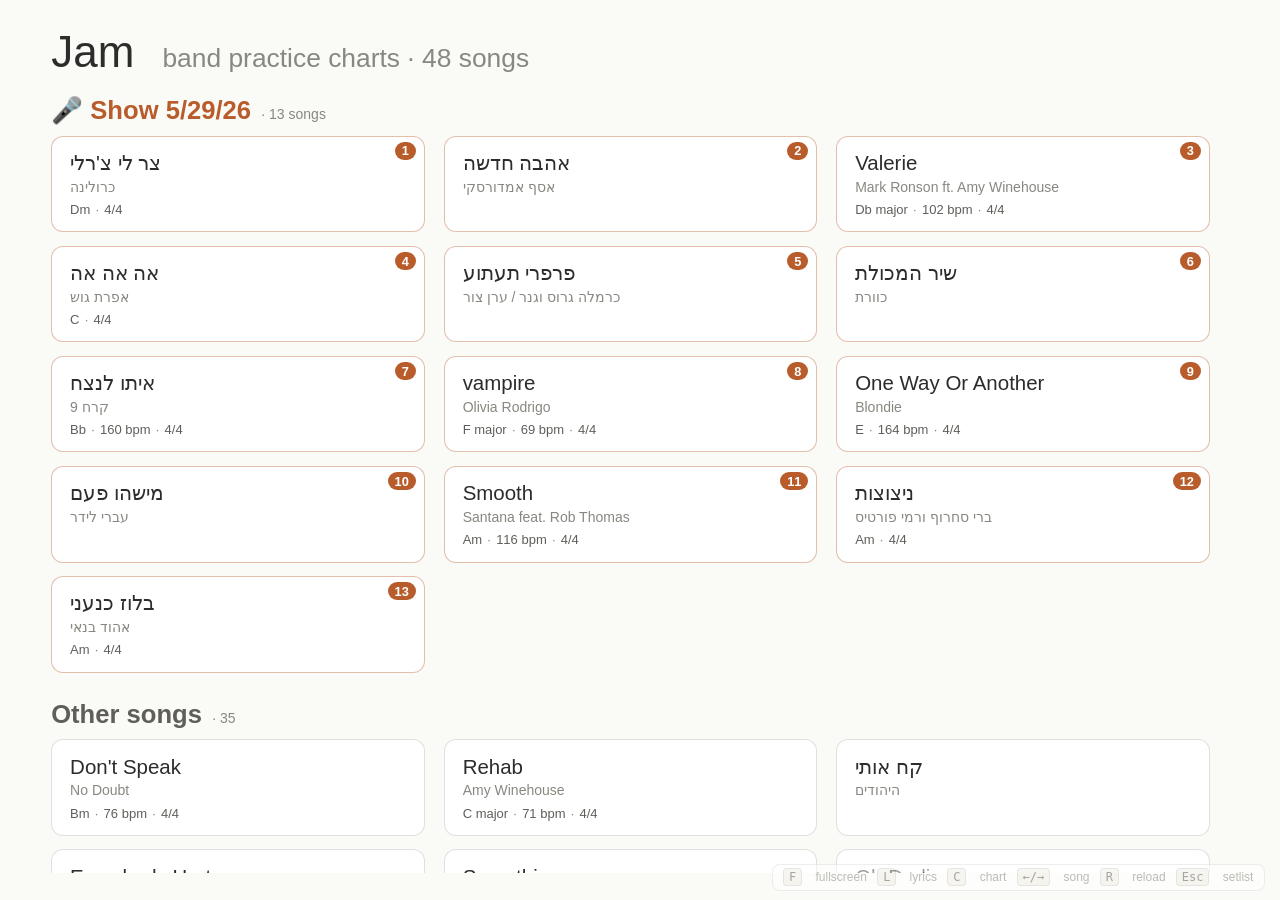
==== index.html @ c09e852f "Initial commit: Jam — band practice chord chart viewer Static site (no build step) for displaying ch" ====
<!DOCTYPE html>
<html lang="en">
<head>
<meta charset="UTF-8">
<meta name="viewport" content="width=device-width,initial-scale=1">
<title>Jam — band practice charts</title>
<link rel="stylesheet" href="styles.css">
</head>
<body>
  <div id="root"></div>
  <div id="hud" class="hud" aria-hidden="true">
    <span class="hud-key">F</span> fullscreen
    <span class="hud-key">L</span> lyrics
    <span class="hud-key">C</span> chart
    <span class="hud-key">←/→</span> song
    <span class="hud-key">R</span> reload
    <span class="hud-key">Esc</span> setlist
  </div>
  <script src="chord-renderer.js"></script>
  <script src="app.js"></script>
</body>
</html>
---- styles.css ----
:root {
  --bg:#fafaf7; --surface:#ffffff; --surface-2:#f1efe8;
  --text:#2c2c2a; --text-2:#5f5e5a; --text-3:#888780;
  --accent:#b85c2c;
  --border:rgba(0,0,0,0.12);
}
@media (prefers-color-scheme: dark) {
  :root {
    --bg:#1c1c1b; --surface:#262624; --surface-2:#2c2c2a;
    --text:#f1efe8; --text-2:#b4b2a9; --text-3:#888780;
    --accent:#e08552;
    --border:rgba(255,255,255,0.15);
  }
}
body.theme-light {
  --bg:#fafaf7; --surface:#ffffff; --surface-2:#f1efe8;
  --text:#2c2c2a; --text-2:#5f5e5a; --text-3:#888780;
  --accent:#b85c2c;
  --border:rgba(0,0,0,0.12);
}
body.theme-dark {
  --bg:#1c1c1b; --surface:#262624; --surface-2:#2c2c2a;
  --text:#f1efe8; --text-2:#b4b2a9; --text-3:#888780;
  --accent:#e08552;
  --border:rgba(255,255,255,0.15);
}

* { box-sizing: border-box; margin: 0; padding: 0; }
html, body { height: 100%; }
body {
  background: var(--bg); color: var(--text);
  font-family: -apple-system, BlinkMacSystemFont, "Segoe UI", sans-serif;
  overflow: hidden;
}
#root { height: 100%; display: flex; flex-direction: column; }

/* ---------------- Picker ---------------- */
.picker {
  height: 100%; display: flex; flex-direction: column;
  padding: 3vh 4vw; gap: 2vh;
}
.picker h1 {
  font-size: clamp(24px, 3.5vw, 44px); font-weight: 500;
}
.picker h1 .sub {
  color: var(--text-3); font-weight: 400; margin-left: 0.6em;
  font-size: 0.6em;
}
.picker .grid {
  display: grid;
  grid-template-columns: repeat(auto-fill, minmax(min(280px, 100%), 1fr));
  gap: 1.5vh 1.5vw;
  padding-right: 1vw;
}
.picker-scroll {
  flex: 1; min-height: 0; overflow-y: auto;
  display: flex; flex-direction: column; gap: 3vh;
  padding-right: 0.5vw;
}
.setlist-section { display: flex; flex-direction: column; gap: 1.2vh; }
.setlist-h {
  font-size: clamp(18px, 2vw, 26px); font-weight: 600;
  color: var(--accent);
  display: flex; align-items: baseline; gap: 0.4em;
}
.setlist-h.other { color: var(--text-2); }
.setlist-h .count {
  color: var(--text-3); font-weight: 400;
  font-size: clamp(12px, 1.1vw, 14px);
}
.song-card { position: relative; }
.song-card.show-song { border-color: rgba(184, 92, 44, 0.4); }
.song-card.show-song:hover { border-color: var(--accent); }
.show-badge {
  position: absolute; top: 0.6vh; right: 0.6vw;
  background: var(--accent); color: white;
  font-size: clamp(11px, 1vw, 13px);
  font-weight: 600;
  padding: 0.1em 0.55em;
  border-radius: 999px;
  min-width: 1.6em; text-align: center;
}
.lyric-section[dir="rtl"] .show-badge { right: auto; left: 0.6vw; }
.song-card {
  background: var(--surface); border: 1px solid var(--border);
  border-radius: 12px; padding: 1.6vh 1.4vw;
  display: flex; flex-direction: column; gap: 0.4vh;
  cursor: pointer; transition: transform .12s ease, border-color .12s;
  font: inherit; color: inherit; text-align: left;
}
.song-card:hover { transform: translateY(-1px); border-color: var(--accent); }
.song-card .title {
  font-size: clamp(16px, 1.6vw, 22px); font-weight: 500;
}
.song-card .artist {
  font-size: clamp(12px, 1.1vw, 14px); color: var(--text-3);
}
.song-card .meta {
  font-size: clamp(11px, 1.05vw, 13px); color: var(--text-2);
  margin-top: 0.4vh;
}
.song-card .meta .dot { margin: 0 0.4em; color: var(--text-3); }

/* ---------------- Song view shell ---------------- */
.song { height: 100%; display: flex; flex-direction: column; padding: 1.4vh 1.8vw; gap: 1vh; }
.song-body {
  flex: 1; min-height: 0;
  display: grid;
  grid-template-columns: minmax(180px, 16vw) 1fr;
  gap: 1.2vw;
}
.form-side {
  background: var(--surface-2); border-radius: 10px;
  padding: 1vh 0.9vw;
  display: flex; flex-direction: column; gap: 0.4vh;
  min-height: 0; overflow-y: auto;
}
.form-side .lbl {
  font-size: clamp(10px, 1vw, 13px); color: var(--text-2);
  font-weight: 600; letter-spacing: 0.08em; text-transform: uppercase;
  padding-bottom: 0.4vh; border-bottom: 1px solid var(--border); margin-bottom: 0.4vh;
}
.form-side ol {
  list-style: none; counter-reset: form-step;
  display: flex; flex-direction: column; gap: 0.4vh;
  font-family: ui-monospace, SFMono-Regular, Menlo, monospace;
  font-size: clamp(16px, 1.7vw, 22px);
  font-weight: 700;
  line-height: 1.25;
  color: var(--text);
}
.form-side ol li {
  counter-increment: form-step;
  padding: 0.25vh 0.4vw;
  border-radius: 4px;
  display: flex; align-items: baseline; gap: 0.5em;
}
.form-side ol li::before {
  content: counter(form-step);
  color: var(--text-3); font-size: 0.75em; min-width: 1.4em;
  font-weight: 500;
}
.form-side ol li.note {
  color: var(--text-2); font-style: italic;
}
.song-main { min-height: 0; min-width: 0; display: flex; flex-direction: column; gap: 1vh; }
.song-head {
  display: flex; justify-content: space-between; align-items: baseline;
  padding-bottom: 0.8vh; border-bottom: 1px solid var(--border);
  gap: 1vw; flex-wrap: wrap;
}
.song-head .title-block {
  display: flex; align-items: baseline; gap: 0.7em;
}
.show-pill {
  background: var(--accent); color: white;
  font-size: clamp(11px, 1vw, 14px);
  font-weight: 600;
  padding: 0.15em 0.6em;
  border-radius: 999px;
  align-self: center;
}
.song-head .title {
  font-size: clamp(22px, 3vw, 38px); font-weight: 500;
}
.song-head .artist {
  color: var(--text-3); font-weight: 400;
  font-size: clamp(14px, 1.5vw, 22px);
}
.song-head .meta {
  font-size: clamp(12px, 1.3vw, 17px); color: var(--text-2);
  display: flex; align-items: baseline; gap: 0.7vw; flex-wrap: wrap;
}
.song-head .meta .dot { color: var(--text-3); }
.song-head .meta .cue { color: var(--accent); font-weight: 500; }
.song-head .view-toggle {
  display: inline-flex; gap: 0; border: 1px solid var(--border); border-radius: 8px; overflow: hidden;
}
.song-head .view-toggle button {
  background: transparent; border: 0; color: var(--text-2);
  padding: 0.5vh 1vw; font: inherit; font-size: clamp(11px, 1.1vw, 14px);
  cursor: pointer;
}
.song-head .view-toggle button.active {
  background: var(--surface); color: var(--text);
}

/* ---------------- Chart view ---------------- */
.chart {
  flex: 1; min-height: 0; display: flex; flex-direction: column; gap: 1vh;
  min-width: 0;
}
.chords-row {
  display: grid; gap: 1vw;
  padding: 1vh 1vw; background: var(--surface-2); border-radius: 10px;
  justify-items: center;
}
.chords-row svg { width: 100%; height: auto; max-height: 13vh; }

.sections {
  flex: 1; min-height: 0;
  display: grid; gap: 1vh 1.2vw;
}
.sec {
  background: var(--surface); border: 1px solid var(--border);
  border-radius: 10px; padding: 1.2vh 1.3vw;
  display: flex; flex-direction: column; gap: 0.5vh;
  min-height: 0;
}
.sec .tag {
  display: flex; justify-content: space-between; align-items: baseline;
  font-size: clamp(12px, 1.25vw, 17px); color: var(--text-2);
  font-weight: 500; letter-spacing: 0.02em;
}
.sec .tag .reps { color: var(--text-3); font-weight: 400; }
.sec .bars {
  font-family: ui-monospace, SFMono-Regular, Menlo, monospace;
  line-height: 1.45;
  letter-spacing: 0.02em;
}
.sec .bars .sep { color: var(--text-3); margin: 0 0.15em; font-weight: 300; }
.sec .bars .ch  { color: var(--text); font-weight: 500; }

/* (form-line removed — form now rendered in left sidebar) */

/* ---------------- Lyrics view ---------------- */
.lyrics {
  flex: 1; min-height: 0; min-width: 0;
  background: var(--surface); border: 1px solid var(--border); border-radius: 10px;
  padding: 1.2vh 1.4vw;
  overflow: hidden;
}
.lyrics-grid {
  height: 100%;
  display: flex; gap: 1.6vw;
  align-items: flex-start;
}
.lyrics-grid .col {
  flex: 1 1 0; min-width: 0;
  display: flex; flex-direction: column; gap: 0.7vh;
  border-right: 1px solid var(--border);
  padding-right: 1.4vw;
}
.lyrics-grid .col:last-child { border-right: 0; padding-right: 0; }
.lyric-section { break-inside: avoid; page-break-inside: avoid; }
.lyric-section .name {
  font-size: clamp(11px, 1.1vw, 14px);
  color: var(--accent); text-transform: uppercase; letter-spacing: 0.08em;
  font-weight: 600; margin-bottom: 0.4vh;
}
.lyric-line {
  display: flex; flex-wrap: wrap;
  align-items: flex-end;
  line-height: 1.0;
  margin-bottom: 0.7vh;
}
.lyric-line.chord-only { gap: 0.6em; }
.seg { display: inline-flex; flex-direction: column; align-items: flex-start; }
.seg .chord {
  font-family: ui-monospace, SFMono-Regular, Menlo, monospace;
  color: var(--accent); font-weight: 600;
  margin-bottom: 0.2em;
  white-space: nowrap;
}
.seg .text { white-space: pre; }
.seg.no-text .text { display: none; }
.seg.no-text { padding-right: 0.5em; }
.seg.no-chord .chord { visibility: hidden; }

.lyric-section[dir="rtl"] .lyric-line { direction: rtl; }
.lyric-section[dir="rtl"] .seg .chord { direction: ltr; }

.lyrics-empty {
  display: flex; flex-direction: column; align-items: center; justify-content: center;
  height: 100%; color: var(--text-3); gap: 1vh;
  text-align: center;
}
.lyrics-empty .big { font-size: clamp(18px, 2.4vw, 32px); }
.lyrics-empty code {
  background: var(--surface-2); padding: 0.2em 0.5em; border-radius: 6px;
  font-family: ui-monospace, SFMono-Regular, Menlo, monospace;
}

/* ---------------- HUD ---------------- */
.hud {
  position: fixed; bottom: 1vh; right: 1.2vw;
  font-size: clamp(10px, 0.95vw, 12px); color: var(--text-3);
  display: flex; gap: 0.8vw; align-items: center;
  background: var(--surface);
  border: 1px solid var(--border); border-radius: 8px;
  padding: 0.4vh 0.8vw;
  opacity: 0.55; transition: opacity 0.18s;
  pointer-events: none;
  user-select: none;
}
.hud:hover { opacity: 1; }
body:hover .hud { opacity: 0.9; }
.hud-key {
  font-family: ui-monospace, SFMono-Regular, Menlo, monospace;
  background: var(--surface-2); border: 1px solid var(--border);
  padding: 1px 5px; border-radius: 4px; color: var(--text-2); font-weight: 500;
  margin-right: 0.25em;
}
body.fullscreen .hud { display: none; }

.wake-status {
  position: fixed; top: 0.8vh; right: 1vw;
  font-size: clamp(10px, 0.95vw, 12px);
  background: var(--surface); border: 1px solid var(--border);
  padding: 0.3vh 0.7vw; border-radius: 6px;
  color: var(--text-2);
  pointer-events: none; user-select: none;
  z-index: 9; transition: opacity 0.4s;
}
.wake-status.on   { color: var(--accent); border-color: var(--accent); }
.wake-status.warn { color: #d34c3a; border-color: #d34c3a; }
.wake-status.off  { display: none; }

/* ---------------- Sizes by section count ---------------- */
.sections.cols-1 { grid-template-columns: 1fr; }
.sections.cols-2 { grid-template-columns: 1fr 1fr; }
.sections.cols-3 { grid-template-columns: 1fr 1fr 1fr; }

/* ---------------- Mobile ---------------- */
@media (max-width: 700px) {
  .chords-row { grid-template-columns: repeat(4, 1fr) !important; }
  .sections { grid-template-columns: 1fr !important; }
  .lyrics-cols { columns: 1 !important; }
}
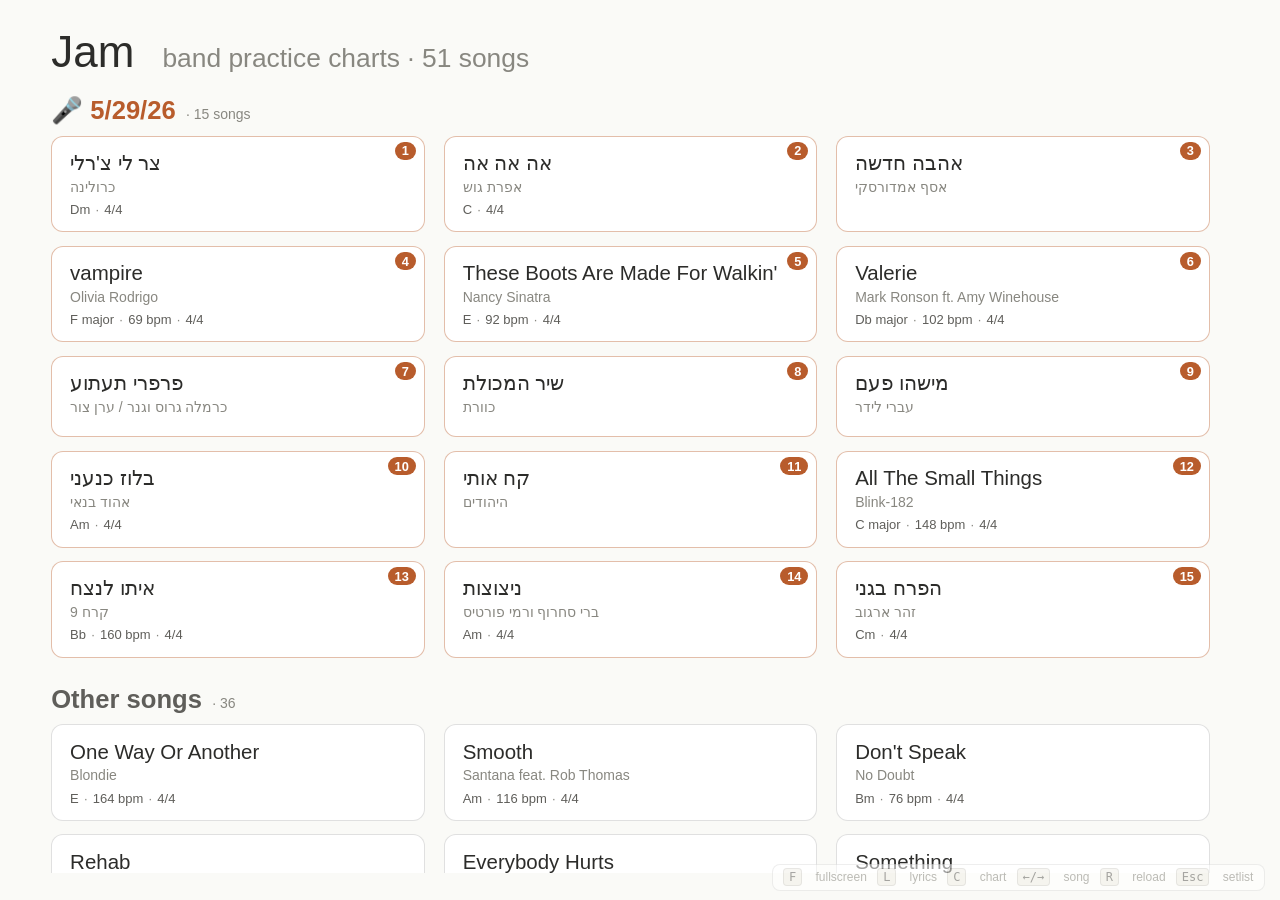
==== commit c442faf0: "Make chord charts tablet friendly" ====
--- a/index.html
+++ b/index.html
@@ -2,7 +2,7 @@
 <html lang="en">
 <head>
 <meta charset="UTF-8">
-<meta name="viewport" content="width=device-width,initial-scale=1">
+<meta name="viewport" content="width=device-width,initial-scale=1,viewport-fit=cover">
 <title>Jam — band practice charts</title>
 <link rel="stylesheet" href="styles.css">
 </head>
--- a/styles.css
+++ b/styles.css
@@ -27,12 +27,16 @@
 
 * { box-sizing: border-box; margin: 0; padding: 0; }
 html, body { height: 100%; }
+html { min-height: -webkit-fill-available; }
 body {
   background: var(--bg); color: var(--text);
   font-family: -apple-system, BlinkMacSystemFont, "Segoe UI", sans-serif;
   overflow: hidden;
-}
-#root { height: 100%; display: flex; flex-direction: column; }
+  min-height: 100dvh;
+  -webkit-tap-highlight-color: transparent;
+}
+button, [role="button"] { touch-action: manipulation; }
+#root { height: 100%; min-height: 100dvh; display: flex; flex-direction: column; }
 
 /* ---------------- Picker ---------------- */
 .picker {
@@ -108,6 +112,9 @@
   display: grid;
   grid-template-columns: minmax(180px, 16vw) 1fr;
   gap: 1.2vw;
+  /* Pin form-side to the left even when the song is RTL — Hebrew chars
+     inside the sidebar still render right-to-left via Unicode bidi. */
+  direction: ltr;
 }
 .form-side {
   background: var(--surface-2); border-radius: 10px;
@@ -124,7 +131,7 @@
   list-style: none; counter-reset: form-step;
   display: flex; flex-direction: column; gap: 0.4vh;
   font-family: ui-monospace, SFMono-Regular, Menlo, monospace;
-  font-size: clamp(16px, 1.7vw, 22px);
+  font-size: clamp(18px, 1.9vw, 26px);
   font-weight: 700;
   line-height: 1.25;
   color: var(--text);
@@ -143,7 +150,12 @@
 .form-side ol li.note {
   color: var(--text-2); font-style: italic;
 }
-.song-main { min-height: 0; min-width: 0; display: flex; flex-direction: column; gap: 1vh; }
+.song-main {
+  min-height: 0; min-width: 0;
+  display: flex; flex-direction: column; gap: 1vh;
+  touch-action: pan-y;
+}
+.song-main #view-area { flex: 1 1 0; min-height: 0; display: flex; flex-direction: column; }
 .song-head {
   display: flex; justify-content: space-between; align-items: baseline;
   padding-bottom: 0.8vh; border-bottom: 1px solid var(--border);
@@ -161,18 +173,22 @@
   align-self: center;
 }
 .song-head .title {
-  font-size: clamp(22px, 3vw, 38px); font-weight: 500;
+  font-size: clamp(24px, 3.2vw, 42px); font-weight: 500;
 }
 .song-head .artist {
   color: var(--text-3); font-weight: 400;
-  font-size: clamp(14px, 1.5vw, 22px);
+  font-size: clamp(15px, 1.6vw, 24px);
 }
 .song-head .meta {
-  font-size: clamp(12px, 1.3vw, 17px); color: var(--text-2);
+  font-size: clamp(13px, 1.4vw, 19px); color: var(--text-2);
   display: flex; align-items: baseline; gap: 0.7vw; flex-wrap: wrap;
 }
 .song-head .meta .dot { color: var(--text-3); }
 .song-head .meta .cue { color: var(--accent); font-weight: 500; }
+.song-tools {
+  display: flex; align-items: center; justify-content: flex-end;
+  gap: 0.7vw; flex-wrap: wrap;
+}
 .song-head .view-toggle {
   display: inline-flex; gap: 0; border: 1px solid var(--border); border-radius: 8px; overflow: hidden;
 }
@@ -184,28 +200,85 @@
 .song-head .view-toggle button.active {
   background: var(--surface); color: var(--text);
 }
+.song-actions {
+  display: none; align-items: center; gap: 0.45rem;
+}
+.song-action {
+  min-width: 44px; min-height: 44px;
+  border: 1px solid var(--border); border-radius: 8px;
+  background: var(--surface); color: var(--text);
+  padding: 0.45rem 0.75rem;
+  font: inherit; font-size: clamp(13px, 1.1vw, 15px);
+  font-weight: 600; cursor: pointer;
+}
+.song-action.icon {
+  width: 44px; padding: 0;
+  font-size: 24px; line-height: 1;
+}
+.song-action:active,
+.song-head .view-toggle button:active,
+.song-card:active {
+  transform: translateY(1px);
+}
+.song-position {
+  color: var(--text-2);
+  font-size: clamp(12px, 1.1vw, 15px);
+  font-weight: 700;
+  min-width: 3.8em;
+  text-align: center;
+}
 
 /* ---------------- Chart view ---------------- */
 .chart {
   flex: 1; min-height: 0; display: flex; flex-direction: column; gap: 1vh;
   min-width: 0;
 }
-.chords-row {
-  display: grid; gap: 1vw;
-  padding: 1vh 1vw; background: var(--surface-2); border-radius: 10px;
-  justify-items: center;
-}
-.chords-row svg { width: 100%; height: auto; max-height: 13vh; }
-
+
+/* Slide-image chart: when a song has pptx slides, the chart view is just
+   the slide image(s). Hide the form sidebar (the slide already shows the
+   form), let the main column take full width, and fit images to the
+   available space. */
+body.slide-chart .song-body {
+  grid-template-columns: 1fr;
+}
+body.slide-chart .form-side { display: none; }
+.slide-chart-body {
+  flex: 1; min-height: 0;
+  display: flex; flex-direction: column;
+  gap: 1vh;
+}
+.slide-img {
+  flex: 1 1 0;
+  min-height: 0;
+  width: 100%; height: 100%;
+  object-fit: contain;
+  object-position: center;
+  background: white;
+  border-radius: 6px;
+}
+/* Sections flow top-to-bottom in each column; the browser balances
+   content across columns (default column-fill: balance). Direction
+   (RTL/LTR) is set inline by app.js so Hebrew songs flow right-to-left. */
 .sections {
-  flex: 1; min-height: 0;
-  display: grid; gap: 1vh 1.2vw;
+  flex: 1 1 auto;
+  min-height: 0;
+  column-count: 2;
+  column-gap: 1.4vw;
+  column-fill: auto;
+}
+.sec.col-break {
+  break-before: column;
+  -webkit-column-break-before: always;
 }
 .sec {
+  /* Inside each .sec keep LTR for chord names. */
+  direction: ltr;
   background: var(--surface); border: 1px solid var(--border);
-  border-radius: 10px; padding: 1.2vh 1.3vw;
-  display: flex; flex-direction: column; gap: 0.5vh;
-  min-height: 0;
+  border-radius: 10px; padding: 1vh 1.2vw;
+  display: flex; flex-direction: column; gap: 0.4vh;
+  margin-bottom: 1vh;
+  break-inside: avoid;
+  page-break-inside: avoid;
 }
 .sec .tag {
   display: flex; justify-content: space-between; align-items: baseline;
@@ -304,7 +377,7 @@
 body.fullscreen .hud { display: none; }
 
 .wake-status {
-  position: fixed; top: 0.8vh; right: 1vw;
+  position: fixed; left: 1vw; bottom: 1vh;
   font-size: clamp(10px, 0.95vw, 12px);
   background: var(--surface); border: 1px solid var(--border);
   padding: 0.3vh 0.7vw; border-radius: 6px;
@@ -317,13 +390,132 @@
 .wake-status.off  { display: none; }
 
 /* ---------------- Sizes by section count ---------------- */
-.sections.cols-1 { grid-template-columns: 1fr; }
-.sections.cols-2 { grid-template-columns: 1fr 1fr; }
-.sections.cols-3 { grid-template-columns: 1fr 1fr 1fr; }
-
-/* ---------------- Mobile ---------------- */
-@media (max-width: 700px) {
-  .chords-row { grid-template-columns: repeat(4, 1fr) !important; }
-  .sections { grid-template-columns: 1fr !important; }
-  .lyrics-cols { columns: 1 !important; }
-}
+/* (old cols-N grid rules removed — sections now use CSS multi-column flow) */
+
+/* ---------------- Responsive: tablet ---------------- */
+@media (max-width: 1024px) {
+  /* Narrower sidebar, smaller form font so chart gets more room. */
+  .song-body { grid-template-columns: minmax(160px, 18vw) 1fr; }
+  .form-side ol { font-size: clamp(18px, 2.4vw, 32px); gap: 0.3vh; }
+  .form-side ol li { padding: 0.2vh 0.3vw; }
+  .picker .grid {
+    grid-template-columns: repeat(auto-fill, minmax(min(220px, 100%), 1fr));
+  }
+}
+
+@media (max-width: 1024px), (hover: none) and (pointer: coarse) {
+  .song-head { align-items: flex-start; }
+  .song-tools {
+    width: 100%;
+    justify-content: space-between;
+  }
+  .song-actions {
+    display: flex;
+    flex-wrap: wrap;
+    justify-content: flex-end;
+  }
+  .song-head .view-toggle button {
+    min-width: 72px;
+    min-height: 44px;
+    padding: 0.55rem 0.9rem;
+    font-size: clamp(14px, 1.6vw, 18px);
+    font-weight: 650;
+  }
+}
+
+/* ---------------- Responsive: small tablet / large phone ---------------- */
+@media (max-width: 768px) {
+  /* Sidebar moves above the main content, becomes a horizontal scroll strip. */
+  .song-body {
+    grid-template-columns: 1fr;
+    grid-template-rows: auto 1fr;
+    gap: 1vh;
+  }
+  .form-side {
+    flex-direction: row;
+    align-items: center;
+    overflow-x: auto;
+    overflow-y: hidden;
+    padding: 0.6vh 1vw;
+    gap: 0.8vw;
+    max-height: 16vh;
+  }
+  .form-side .lbl {
+    margin: 0; padding: 0;
+    border-bottom: 0; border-right: 1px solid var(--border);
+    padding-right: 0.6em;
+    white-space: nowrap;
+  }
+  .form-side ol {
+    flex-direction: row;
+    gap: 0.6em;
+    font-size: clamp(15px, 3.8vw, 22px);
+    overflow-x: auto;
+    white-space: nowrap;
+    flex: 1; min-width: 0;
+  }
+  .form-side ol li {
+    border: 1px solid var(--border);
+    border-radius: 6px;
+    padding: 0.3vh 0.5em;
+    flex-shrink: 0;
+  }
+  .sections { column-count: 1 !important; column-width: auto !important; }
+  .song-head {
+    flex-direction: column;
+    align-items: stretch;
+    gap: 0.5vh;
+  }
+  .song-head .title-block { flex-wrap: wrap; gap: 0.4em; }
+  .song-head .meta { flex-wrap: wrap; gap: 0.4em; }
+  .song-tools {
+    justify-content: flex-start;
+    gap: 0.6rem;
+  }
+  .song-head .view-toggle { align-self: flex-start; }
+  .song-actions {
+    width: 100%;
+    justify-content: space-between;
+    gap: 0.35rem;
+  }
+  .hud { display: none; }
+}
+
+/* ---------------- Responsive: phone ---------------- */
+@media (max-width: 480px) {
+  body { font-size: 14px; }
+  .picker { padding: 2vh 4vw; gap: 1.5vh; }
+  .picker h1 { font-size: clamp(20px, 6vw, 28px); }
+  .picker h1 .sub { display: block; margin: 0.3em 0 0; font-size: 0.5em; }
+  .picker .grid {
+    grid-template-columns: 1fr;
+    gap: 1vh;
+  }
+  .song { padding: 1vh 3vw; gap: 0.6vh; }
+  .song-head .title { font-size: clamp(20px, 6vw, 28px); }
+  .song-head .artist { font-size: clamp(14px, 3.5vw, 18px); }
+  .song-head .meta { font-size: clamp(11px, 3vw, 14px); }
+  .song-action {
+    min-width: 42px;
+    min-height: 42px;
+    padding: 0.4rem 0.55rem;
+  }
+  .song-action.icon { width: 42px; font-size: 22px; }
+  .song-position { display: none; }
+  .form-side ol { font-size: clamp(14px, 4.4vw, 20px); }
+  .setlist-h { font-size: clamp(16px, 4.8vw, 22px); }
+  .show-pill { font-size: 11px; padding: 0.1em 0.5em; }
+  .show-badge { font-size: 10px; padding: 0 0.4em; }
+  /* Lyrics view: collapse to single column on phone. */
+  .lyrics-grid { flex-direction: column; gap: 0.8vh; }
+  .lyrics-grid .col { border-right: 0; padding-right: 0; }
+}
+
+/* ---------------- Touch interactions ---------------- */
+@media (hover: none) and (pointer: coarse) {
+  /* Make song cards bigger touch targets, dim hover transforms. */
+  .song-card { min-height: 72px; padding: 2vh 3vw; }
+  .song-card:hover { transform: none; }
+  /* HUD often unhelpful on touch — hide entirely. */
+  .hud { display: none; }
+}
